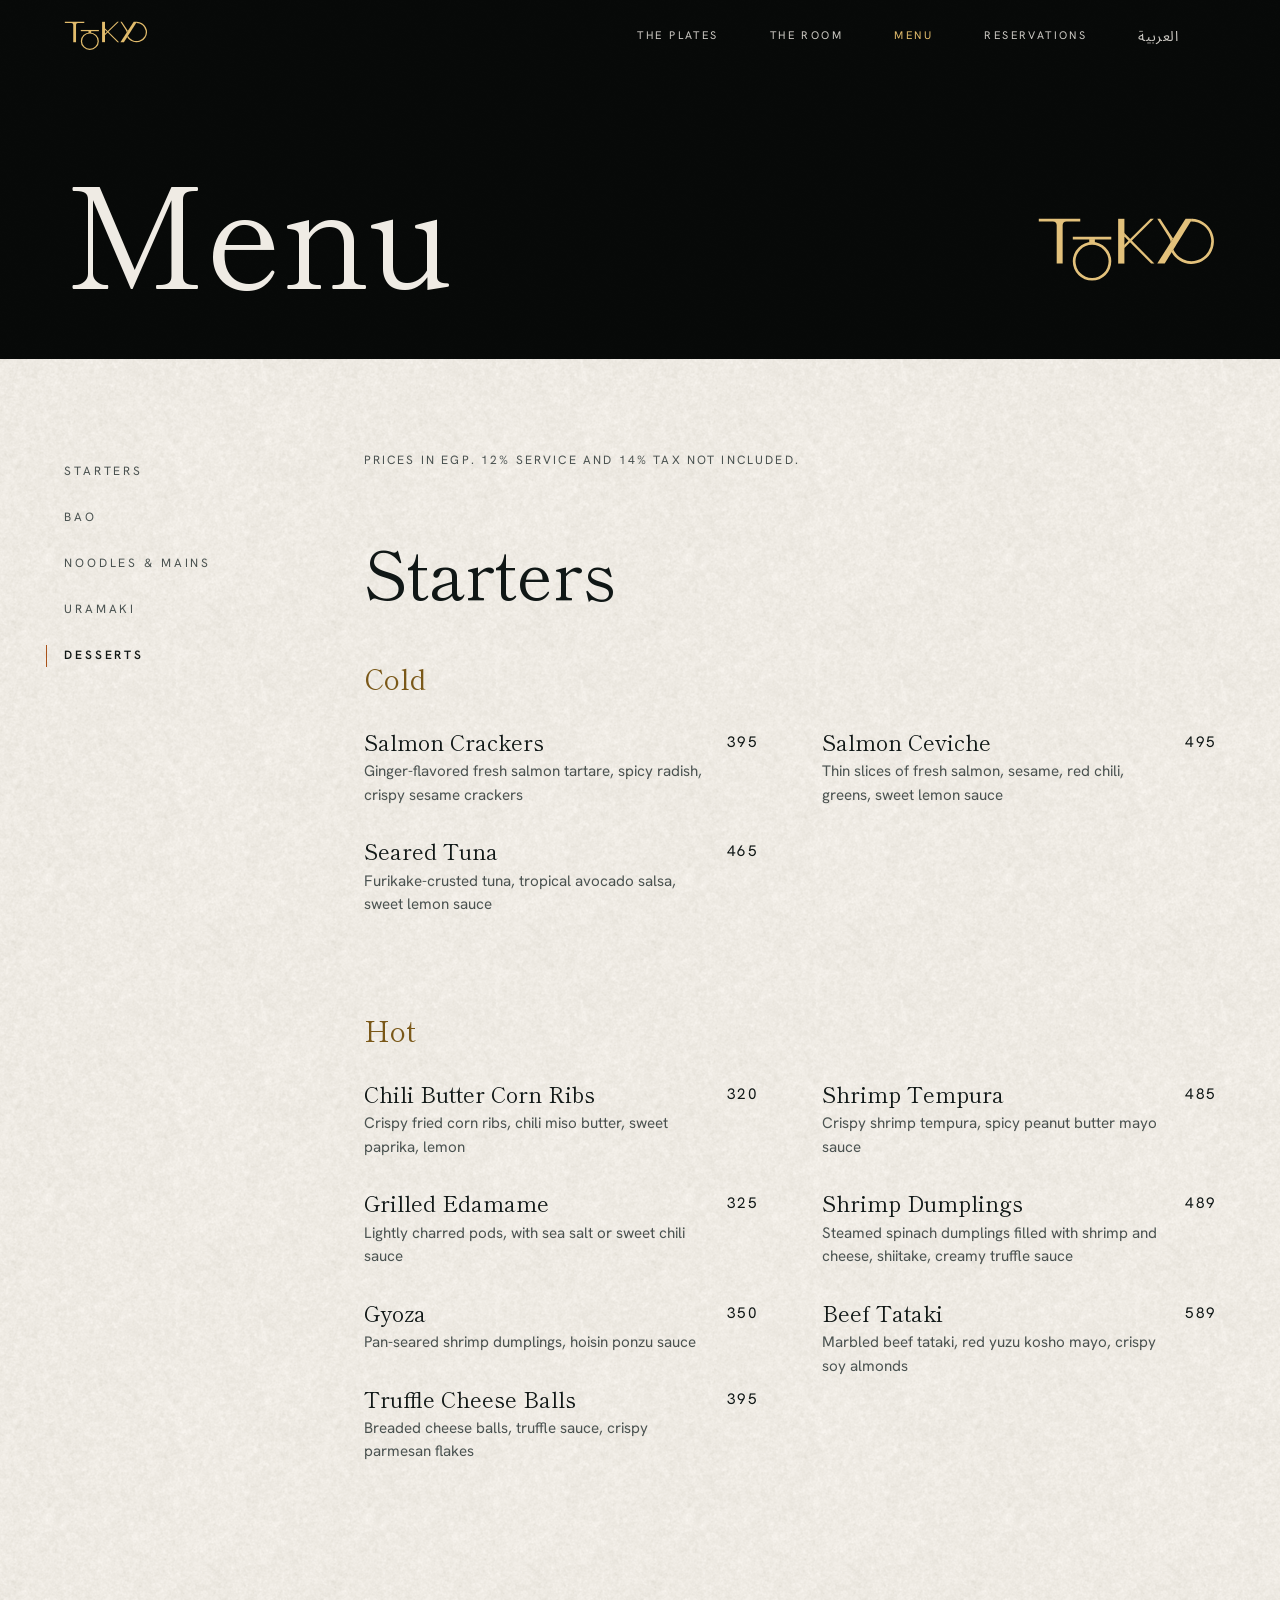
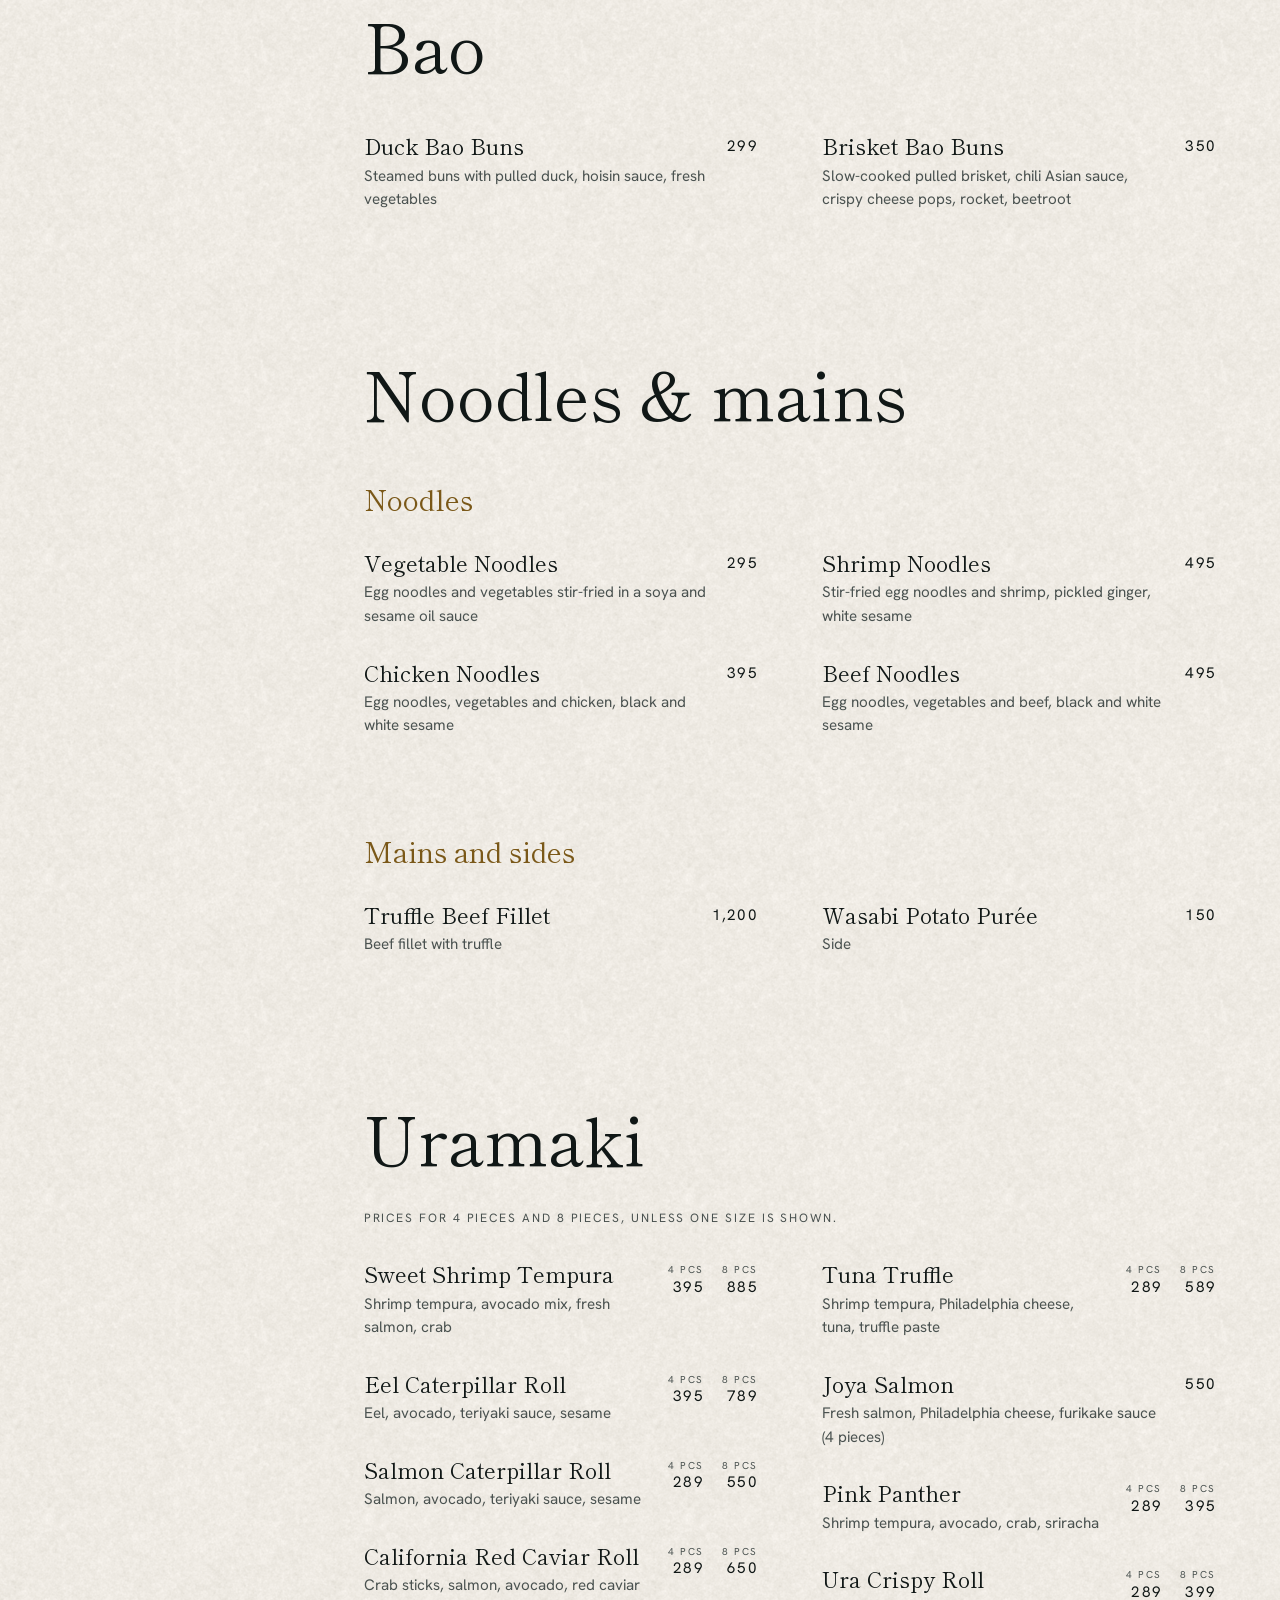
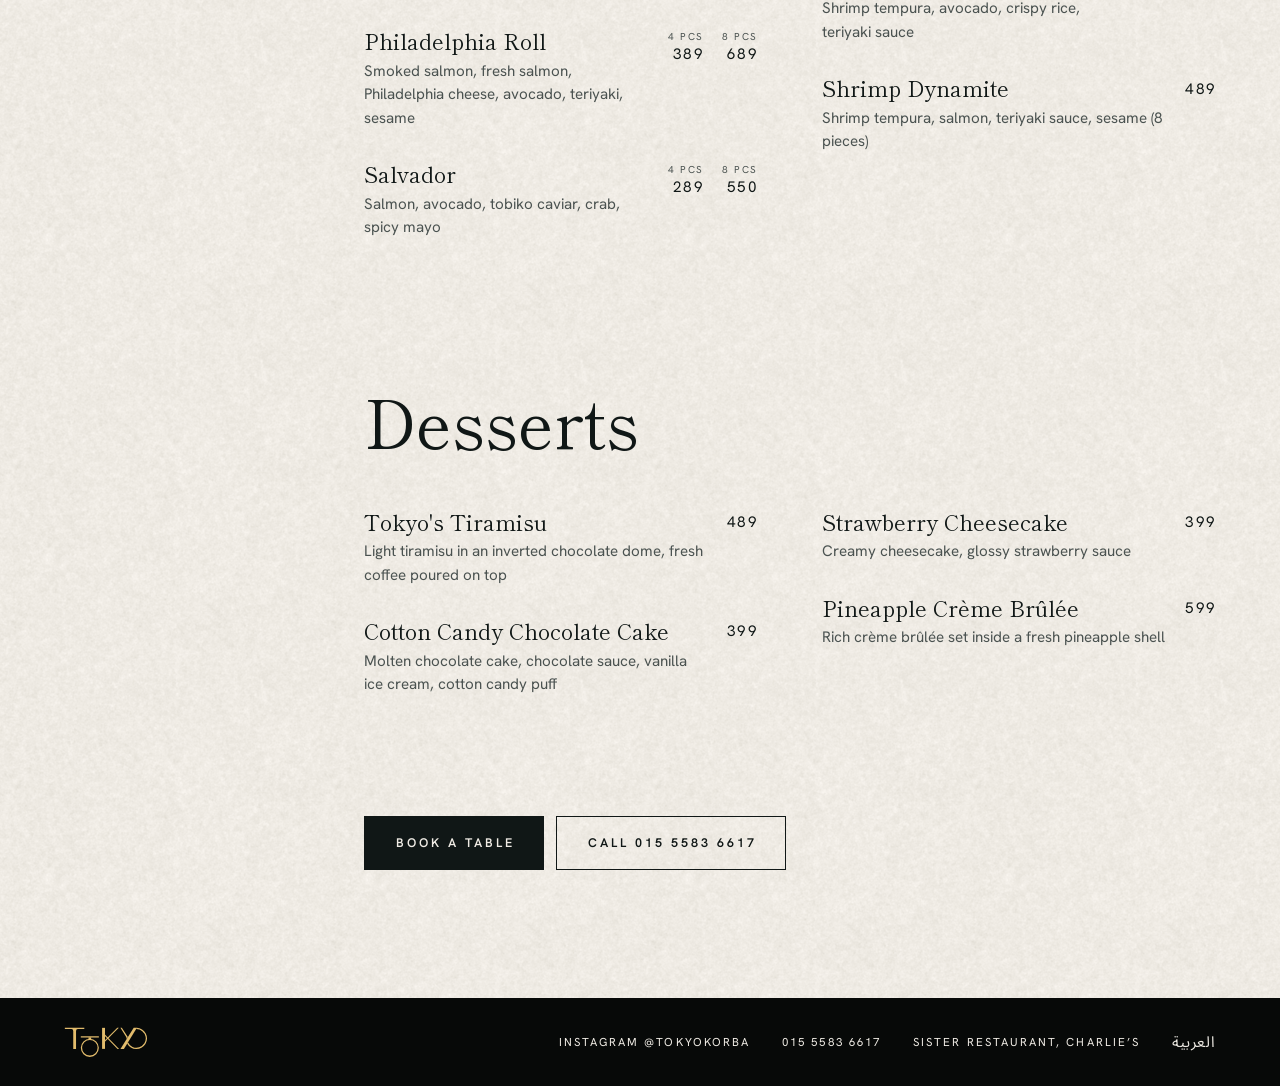
==== menu.html @ e49849a8 "Vector logo, arrows on the menu photograph Co-Authored-By: Claude Fable 5.2 <noreply@anthropic.com> " ====
<!doctype html>
<html lang="en">
<head>
<meta charset="utf-8">
<meta name="viewport" content="width=device-width, initial-scale=1, minimum-scale=1">
<title>Menu | Tokyo</title>
<meta name="description" content="The menu at Tokyo, Korba: starters, bao, noodles, uramaki and desserts, with prices in EGP.">
<meta name="theme-color" content="#070908">
<meta property="og:type" content="website">
<meta property="og:title" content="Menu | Tokyo">
<meta property="og:description" content="The menu at Tokyo, Korba: starters, bao, noodles, uramaki and desserts, with prices in EGP.">
<meta property="og:image" content="https://ahmedfakhr1.github.io/tokyo-preview/img/og.jpg">
<link rel="icon" type="image/png" href="img/icon.png">
<link rel="apple-touch-icon" href="img/apple-touch-icon.png">
<link rel="preload" href="fonts/hanken-grotesk-605034.woff2" as="font" type="font/woff2" crossorigin>
<link rel="preload" href="fonts/shippori-mincho-aade70.woff2" as="font" type="font/woff2" crossorigin>
<link rel="preload" href="fonts/shippori-mincho-f158ff.woff2" as="font" type="font/woff2" crossorigin>
<link rel="preload" href="fonts/noto-sans-arabic-ar.woff2" as="font" type="font/woff2" crossorigin>
<style>html.fl body{opacity:0}body{transition:opacity .25s ease}</style>
<script>(function(){var d=document.documentElement;d.classList.add("js","fl");var done=false;function go(){if(done)return;done=true;d.classList.remove("fl")}document.addEventListener("DOMContentLoaded",function(){if(!document.fonts||!document.fonts.load)return go();Promise.all([document.fonts.load('300 1em "Hanken Grotesk"'),document.fonts.load('600 1em "Hanken Grotesk"'),document.fonts.load('400 1em "Shippori Mincho"')]).then(go,go)});setTimeout(go,1200)})()</script>
<link rel="stylesheet" href="fonts.css?v=9">
<link rel="stylesheet" href="site.css?v=9">
<script src="app.js?v=9" defer></script>
</head>
<body data-open="810" data-close="60">
<a class="skip" href="#main">Skip to content</a>
<div class="js-sentinel" aria-hidden="true" style="position:absolute;top:0;left:0;width:1px;height:48px;pointer-events:none"></div>
<header class="hdr">
<a class="hdr__brand" href="index.html" aria-label="Tokyo, home"><img src="img/logo.svg" width="218" height="80" alt="Tokyo"></a>
<nav class="hdr__nav" aria-label="Main"><a href="index.html#plates">The plates</a><a href="index.html#room">The room</a><a href="menu.html" aria-current="page">Menu</a><a href="reserve.html#reservation">Reservations</a><button class="ar js-ar" type="button" lang="ar" aria-label="Arabic version">العربية</button></nav>
<a class="hdr__book" href="reserve.html#reservation">Book</a>
<button class="hdr__burger" type="button" aria-label="Open menu" aria-expanded="false" aria-controls="drawer"><i></i><i></i></button>
</header>
<div class="drawer" id="drawer" role="dialog" aria-label="Menu" inert>
<button class="drawer__x" type="button" aria-label="Close menu"></button>
<a href="index.html">Home</a><a href="index.html#plates">The plates</a><a href="index.html#room">The room</a><a href="menu.html" aria-current="page">Menu</a><a href="reserve.html#reservation">Reservations</a>
<button class="ar js-ar" type="button" lang="ar" aria-label="Arabic version">العربية</button>
<div class="drawer__fine"><a href="https://www.instagram.com/tokyokorba/" target="_blank" rel="noopener">Instagram @tokyokorba</a><a href="tel:+201555836617">015 5583 6617</a></div>
</div>
<main id="main">
<section class="mtitle">
<div class="wrap mtitle__in"><h1>Menu</h1><img class="mtitle__mark" src="img/logo.svg" width="600" height="221" alt="Tokyo"></div>
</section>

<div class="paper mbody">
<div class="wrap mbody__in">
<nav class="mnav" aria-label="Menu sections"><a href="#starters">Starters</a><a href="#bao">Bao</a><a href="#noodles">Noodles &amp; mains</a><a href="#uramaki">Uramaki</a><a href="#desserts">Desserts</a><i class="mnav__mark" aria-hidden="true"></i></nav>
<div class="mcol">
<p class="mnote rv">Prices in EGP. 12% service and 14% tax not included.</p>
<section class="msec" id="starters" aria-labelledby="h-starters"><h2 id="h-starters" class="rv">Starters</h2><div class="mgroup"><h3 class="mgroup__t rv">Cold</h3><ul class="mlist"><li class="mi"><span class="mi__n">Salmon Crackers</span><span class="mi__p">395</span><span class="mi__d">Ginger-flavored fresh salmon tartare, spicy radish, crispy sesame crackers</span></li><li class="mi"><span class="mi__n">Seared Tuna</span><span class="mi__p">465</span><span class="mi__d">Furikake-crusted tuna, tropical avocado salsa, sweet lemon sauce</span></li><li class="mi"><span class="mi__n">Salmon Ceviche</span><span class="mi__p">495</span><span class="mi__d">Thin slices of fresh salmon, sesame, red chili, greens, sweet lemon sauce</span></li></ul></div><div class="mgroup"><h3 class="mgroup__t rv">Hot</h3><ul class="mlist"><li class="mi"><span class="mi__n">Chili Butter Corn Ribs</span><span class="mi__p">320</span><span class="mi__d">Crispy fried corn ribs, chili miso butter, sweet paprika, lemon</span></li><li class="mi"><span class="mi__n">Grilled Edamame</span><span class="mi__p">325</span><span class="mi__d">Lightly charred pods, with sea salt or sweet chili sauce</span></li><li class="mi"><span class="mi__n">Gyoza</span><span class="mi__p">350</span><span class="mi__d">Pan-seared shrimp dumplings, hoisin ponzu sauce</span></li><li class="mi"><span class="mi__n">Truffle Cheese Balls</span><span class="mi__p">395</span><span class="mi__d">Breaded cheese balls, truffle sauce, crispy parmesan flakes</span></li><li class="mi"><span class="mi__n">Shrimp Tempura</span><span class="mi__p">485</span><span class="mi__d">Crispy shrimp tempura, spicy peanut butter mayo sauce</span></li><li class="mi"><span class="mi__n">Shrimp Dumplings</span><span class="mi__p">489</span><span class="mi__d">Steamed spinach dumplings filled with shrimp and cheese, shiitake, creamy truffle sauce</span></li><li class="mi"><span class="mi__n">Beef Tataki</span><span class="mi__p">589</span><span class="mi__d">Marbled beef tataki, red yuzu kosho mayo, crispy soy almonds</span></li></ul></div></section><section class="msec" id="bao" aria-labelledby="h-bao"><h2 id="h-bao" class="rv">Bao</h2><ul class="mlist"><li class="mi"><span class="mi__n">Duck Bao Buns</span><span class="mi__p">299</span><span class="mi__d">Steamed buns with pulled duck, hoisin sauce, fresh vegetables</span></li><li class="mi"><span class="mi__n">Brisket Bao Buns</span><span class="mi__p">350</span><span class="mi__d">Slow-cooked pulled brisket, chili Asian sauce, crispy cheese pops, rocket, beetroot</span></li></ul></section><section class="msec" id="noodles" aria-labelledby="h-noodles"><h2 id="h-noodles" class="rv">Noodles &amp; mains</h2><div class="mgroup"><h3 class="mgroup__t rv">Noodles</h3><ul class="mlist"><li class="mi"><span class="mi__n">Vegetable Noodles</span><span class="mi__p">295</span><span class="mi__d">Egg noodles and vegetables stir-fried in a soya and sesame oil sauce</span></li><li class="mi"><span class="mi__n">Chicken Noodles</span><span class="mi__p">395</span><span class="mi__d">Egg noodles, vegetables and chicken, black and white sesame</span></li><li class="mi"><span class="mi__n">Shrimp Noodles</span><span class="mi__p">495</span><span class="mi__d">Stir-fried egg noodles and shrimp, pickled ginger, white sesame</span></li><li class="mi"><span class="mi__n">Beef Noodles</span><span class="mi__p">495</span><span class="mi__d">Egg noodles, vegetables and beef, black and white sesame</span></li></ul></div><div class="mgroup"><h3 class="mgroup__t rv">Mains and sides</h3><ul class="mlist"><li class="mi"><span class="mi__n">Truffle Beef Fillet</span><span class="mi__p">1,200</span><span class="mi__d">Beef fillet with truffle</span></li><li class="mi"><span class="mi__n">Wasabi Potato Purée</span><span class="mi__p">150</span><span class="mi__d">Side</span></li></ul></div></section><section class="msec" id="uramaki" aria-labelledby="h-uramaki"><h2 id="h-uramaki" class="rv">Uramaki</h2><p class="msec__n">Prices for 4 pieces and 8 pieces, unless one size is shown.</p><ul class="mlist"><li class="mi"><span class="mi__n">Sweet Shrimp Tempura</span><span class="mi__p mi__p--two"><span><small>4 pcs</small>395</span><span><small>8 pcs</small>885</span></span><span class="mi__d">Shrimp tempura, avocado mix, fresh salmon, crab</span></li><li class="mi"><span class="mi__n">Eel Caterpillar Roll</span><span class="mi__p mi__p--two"><span><small>4 pcs</small>395</span><span><small>8 pcs</small>789</span></span><span class="mi__d">Eel, avocado, teriyaki sauce, sesame</span></li><li class="mi"><span class="mi__n">Salmon Caterpillar Roll</span><span class="mi__p mi__p--two"><span><small>4 pcs</small>289</span><span><small>8 pcs</small>550</span></span><span class="mi__d">Salmon, avocado, teriyaki sauce, sesame</span></li><li class="mi"><span class="mi__n">California Red Caviar Roll</span><span class="mi__p mi__p--two"><span><small>4 pcs</small>289</span><span><small>8 pcs</small>650</span></span><span class="mi__d">Crab sticks, salmon, avocado, red caviar</span></li><li class="mi"><span class="mi__n">Philadelphia Roll</span><span class="mi__p mi__p--two"><span><small>4 pcs</small>389</span><span><small>8 pcs</small>689</span></span><span class="mi__d">Smoked salmon, fresh salmon, Philadelphia cheese, avocado, teriyaki, sesame</span></li><li class="mi"><span class="mi__n">Salvador</span><span class="mi__p mi__p--two"><span><small>4 pcs</small>289</span><span><small>8 pcs</small>550</span></span><span class="mi__d">Salmon, avocado, tobiko caviar, crab, spicy mayo</span></li><li class="mi"><span class="mi__n">Tuna Truffle</span><span class="mi__p mi__p--two"><span><small>4 pcs</small>289</span><span><small>8 pcs</small>589</span></span><span class="mi__d">Shrimp tempura, Philadelphia cheese, tuna, truffle paste</span></li><li class="mi"><span class="mi__n">Joya Salmon</span><span class="mi__p">550</span><span class="mi__d">Fresh salmon, Philadelphia cheese, furikake sauce (4 pieces)</span></li><li class="mi"><span class="mi__n">Pink Panther</span><span class="mi__p mi__p--two"><span><small>4 pcs</small>289</span><span><small>8 pcs</small>395</span></span><span class="mi__d">Shrimp tempura, avocado, crab, sriracha</span></li><li class="mi"><span class="mi__n">Ura Crispy Roll</span><span class="mi__p mi__p--two"><span><small>4 pcs</small>289</span><span><small>8 pcs</small>399</span></span><span class="mi__d">Shrimp tempura, avocado, crispy rice, teriyaki sauce</span></li><li class="mi"><span class="mi__n">Shrimp Dynamite</span><span class="mi__p">489</span><span class="mi__d">Shrimp tempura, salmon, teriyaki sauce, sesame (8 pieces)</span></li></ul></section><section class="msec" id="desserts" aria-labelledby="h-desserts"><h2 id="h-desserts" class="rv">Desserts</h2><ul class="mlist"><li class="mi"><span class="mi__n">Tokyo&#x27;s Tiramisu</span><span class="mi__p">489</span><span class="mi__d">Light tiramisu in an inverted chocolate dome, fresh coffee poured on top</span></li><li class="mi"><span class="mi__n">Cotton Candy Chocolate Cake</span><span class="mi__p">399</span><span class="mi__d">Molten chocolate cake, chocolate sauce, vanilla ice cream, cotton candy puff</span></li><li class="mi"><span class="mi__n">Strawberry Cheesecake</span><span class="mi__p">399</span><span class="mi__d">Creamy cheesecake, glossy strawberry sauce</span></li><li class="mi"><span class="mi__n">Pineapple Crème Brûlée</span><span class="mi__p">599</span><span class="mi__d">Rich crème brûlée set inside a fresh pineapple shell</span></li></ul></section>
<div class="mcta rv"><a class="btn btn--solid" href="reserve.html#reservation">Book a table</a><a class="btn" href="tel:+201555836617">Call 015 5583 6617</a></div>
</div>
</div>
</div>
</main>
<footer class="ftr">
<div class="ftr__in">
<a class="ftr__brand" href="index.html" aria-label="Tokyo, home"><img src="img/logo.svg" width="218" height="80" alt="Tokyo" loading="lazy"></a>
<div class="ftr__m">
<a href="https://www.instagram.com/tokyokorba/" target="_blank" rel="noopener">Instagram @tokyokorba</a>
<a href="tel:+201555836617">015 5583 6617</a>
<a href="https://ahmedfakhr1.github.io/charlies-preview/" target="_blank" rel="noopener">Sister restaurant, Charlie&rsquo;s</a>
<button class="ar js-ar" type="button" lang="ar" aria-label="Arabic version">العربية</button>
</div>
</div>
</footer>
<div class="toast" role="status" aria-live="polite">Arabic version coming soon.</div>
</body>
</html>
---- fonts.css ----
@font-face {
  font-family: 'Hanken Grotesk';
  font-style: normal;
  font-weight: 300;
  font-display: block;
  src: url(fonts/hanken-grotesk-605034.woff2) format('woff2');
  unicode-range: U+0000-00FF, U+0131, U+0152-0153, U+02BB-02BC, U+02C6, U+02DA, U+02DC, U+0304, U+0308, U+0329, U+2000-206F, U+20AC, U+2122, U+2191, U+2193, U+2212, U+2215, U+FEFF, U+FFFD;
}
@font-face {
  font-family: 'Hanken Grotesk';
  font-style: normal;
  font-weight: 400;
  font-display: block;
  src: url(fonts/hanken-grotesk-605034.woff2) format('woff2');
  unicode-range: U+0000-00FF, U+0131, U+0152-0153, U+02BB-02BC, U+02C6, U+02DA, U+02DC, U+0304, U+0308, U+0329, U+2000-206F, U+20AC, U+2122, U+2191, U+2193, U+2212, U+2215, U+FEFF, U+FFFD;
}
@font-face {
  font-family: 'Hanken Grotesk';
  font-style: normal;
  font-weight: 600;
  font-display: block;
  src: url(fonts/hanken-grotesk-605034.woff2) format('woff2');
  unicode-range: U+0000-00FF, U+0131, U+0152-0153, U+02BB-02BC, U+02C6, U+02DA, U+02DC, U+0304, U+0308, U+0329, U+2000-206F, U+20AC, U+2122, U+2191, U+2193, U+2212, U+2215, U+FEFF, U+FFFD;
}
@font-face {
  font-family: 'Shippori Mincho';
  font-style: normal;
  font-weight: 400;
  font-display: block;
  src: url(fonts/shippori-mincho-aade70.woff2) format('woff2');
  unicode-range: U+0000-00FF, U+0131, U+0152-0153, U+02BB-02BC, U+02C6, U+02DA, U+02DC, U+0304, U+0308, U+0329, U+2000-206F, U+20AC, U+2122, U+2191, U+2193, U+2212, U+2215, U+FEFF, U+FFFD;
}
@font-face {
  font-family: 'Shippori Mincho';
  font-style: normal;
  font-weight: 500;
  font-display: block;
  src: url(fonts/shippori-mincho-f158ff.woff2) format('woff2');
  unicode-range: U+0000-00FF, U+0131, U+0152-0153, U+02BB-02BC, U+02C6, U+02DA, U+02DC, U+0304, U+0308, U+0329, U+2000-206F, U+20AC, U+2122, U+2191, U+2193, U+2212, U+2215, U+FEFF, U+FFFD;
}
@font-face {
  font-family: 'Noto Sans Arabic';
  font-style: normal;
  font-weight: 400;
  font-display: block;
  src: url(fonts/noto-sans-arabic-ar.woff2) format('woff2');
  unicode-range: U+0600-06FF;
}
---- site.css ----
/* Tokyo: night, gold, timber and rice paper. Hanken Grotesk in small tracked caps for labels, Shippori Mincho for names and titles. */
:root {
  --night: #070908;
  --timber: #0D1211;
  --panel: #151D1C;
  --gold: #D5A348;
  --gold-l: #E2BC6C;
  --gold-deep: #7A5818;
  --paper: #EFEBE4;
  --ink: #101716;
  --ink-2: #4A5250;
  --ember: #A9531A;
  --cream: #EFEBE4;
  --cream-2: #BDB9B0;
  --sans: 'Hanken Grotesk', 'Helvetica Neue', Arial, sans-serif;
  --serif: 'Shippori Mincho', 'Hiragino Mincho ProN', 'Yu Mincho', Georgia, serif;
  --hdr: 72px;
  --gut: clamp(20px, 5vw, 72px);
  --edge: max(var(--gut), calc((100vw - 1560px) / 2)); /* one left and right edge for every section, centred on very wide screens */
  --ease: cubic-bezier(.22, .61, .36, 1);
  --z-sticky: 20;
  --z-hdr: 50;
  --z-drawer: 60;
  --z-toast: 70;
}

*, *::before, *::after { box-sizing: border-box; }
html { -webkit-text-size-adjust: 100%; scroll-behavior: smooth; background: var(--night); }
body {
  margin: 0; min-width: 320px; background: var(--night); color: var(--cream);
  font: 400 16px/1.6 var(--sans); overflow-x: clip; -webkit-font-smoothing: antialiased;
}
img { display: block; max-width: 100%; height: auto; }
a { color: inherit; text-decoration: none; }
button { font: inherit; color: inherit; background: none; border: 0; padding: 0; cursor: pointer; }
h1, h2, h3, h4, p, ul, address { margin: 0; padding: 0; font-style: normal; }
ul { list-style: none; }
:focus-visible { outline: 2px solid currentColor; outline-offset: 5px; }
.sr { position: absolute; width: 1px; height: 1px; margin: -1px; padding: 0; overflow: hidden; clip: rect(0 0 0 0); white-space: nowrap; border: 0; }
.skip { position: absolute; left: 16px; top: -80px; z-index: 100; background: var(--gold); color: var(--night); padding: 12px 18px; font-weight: 600; letter-spacing: .1em; }
.skip:focus { top: 12px; }
html.fl body { opacity: 0; }
body { transition: opacity .25s ease; }
.wrap { width: calc(100% - 2 * var(--edge)); margin-inline: auto; }

/* ---------- shared type ---------- */
.label { font: 600 12px/1.5 var(--sans); letter-spacing: .32em; text-transform: uppercase; }
.label--gold { color: var(--gold-l); }
.title { font: 400 clamp(38px, 4.8vw, 72px)/1.1 var(--serif); letter-spacing: .005em; text-wrap: balance; }
.lede { font-size: 17px; line-height: 1.7; max-width: 30em; text-wrap: pretty; }
.paper { background: var(--paper) url(img/paper.webp) repeat; background-size: 320px 320px; color: var(--ink); }
.paper :focus-visible { outline-color: var(--ink); }
.link { display: inline-flex; align-items: center; min-height: 44px; font-size: 12.5px; font-weight: 600; letter-spacing: .24em; text-transform: uppercase; text-decoration: underline; text-decoration-thickness: 1px; text-underline-offset: 8px; text-decoration-color: currentColor; transition: color .3s var(--ease); }
.status { margin-top: 14px; font-size: 12px; letter-spacing: .2em; text-transform: uppercase; color: var(--cream-2); }
.status.is-open::before { content: ""; display: inline-block; width: 7px; height: 7px; margin-right: 10px; border-radius: 50%; background: var(--gold); vertical-align: 1px; }

/* ---------- header ---------- */
.hdr {
  position: fixed; inset: 0 0 auto 0; z-index: var(--z-hdr); height: var(--hdr);
  display: grid; grid-template-columns: auto 1fr auto auto; align-items: center; column-gap: 6px; padding-inline: var(--edge);
  background: transparent; transition: background-color .4s var(--ease);
}
.hdr.is-solid, .hdr--static, html:not(.js) .hdr { background: var(--night); }
.hdr__brand { grid-column: 1; visibility: hidden; opacity: 0; transition: opacity .4s var(--ease), visibility 0s .4s; padding: 8px 0; }
.hdr.is-solid .hdr__brand, .hdr--static .hdr__brand, html:not(.js) .hdr__brand { visibility: visible; opacity: 1; transition: opacity .4s var(--ease); }
.hdr__brand img { width: 84px; height: auto; }
.hdr__nav { grid-column: 2; justify-self: end; display: none; align-items: center; }
.hdr__nav a, .ar {
  display: inline-flex; align-items: center; min-height: 44px; padding: 0 clamp(14px, 2vw, 30px);
  font-size: 11px; font-weight: 400; letter-spacing: .22em; text-transform: uppercase; color: var(--cream); opacity: .85;
  transition: color .3s var(--ease), opacity .3s var(--ease);
}
.hdr__nav a[aria-current="page"] { opacity: 1; color: var(--gold-l); }
.ar { font-family: 'Hanken Grotesk', 'Noto Sans Arabic', sans-serif; letter-spacing: .04em; font-size: 14px; text-transform: none; }
.hdr__book {
  grid-column: 3; display: inline-flex; align-items: center; min-height: 48px; padding: 0 12px;
  font-size: 11px; font-weight: 600; letter-spacing: .24em; text-transform: uppercase; color: var(--gold-l);
}
.hdr__burger { grid-column: 4; width: 48px; height: 48px; margin-right: -12px; display: grid; place-content: center; gap: 7px; }
.hdr__burger i { display: block; width: 24px; height: 1px; background: var(--cream); }
@media (hover: hover) and (pointer: fine) {
  .hdr__nav a:hover, .ar:hover, .hdr__book:hover { color: var(--gold-l); opacity: 1; }
}
@media (min-width: 1024px) {
  .hdr__nav { display: flex; }
  .hdr__book, .hdr__burger { display: none; }
}

.drawer {
  position: fixed; inset: 0; z-index: var(--z-drawer); background: var(--night); display: flex; flex-direction: column; align-items: flex-start; justify-content: center;
  gap: 2px; padding: 80px var(--gut) 40px; visibility: hidden; opacity: 0; transition: opacity .4s var(--ease), visibility 0s .4s; overflow-y: auto;
}
.drawer.is-open { visibility: visible; opacity: 1; transition: opacity .4s var(--ease); }
.drawer a, .drawer .ar { min-height: 56px; padding: 0; display: flex; align-items: center; font: 400 clamp(30px, 8vw, 44px)/1.2 var(--serif); letter-spacing: 0; text-transform: none; opacity: 1; }
.drawer .ar { font: 400 22px/1.2 'Hanken Grotesk', 'Noto Sans Arabic', sans-serif; margin-top: 14px; color: var(--cream-2); }
.drawer__x { position: absolute; top: 12px; right: calc(var(--gut) - 12px); width: 48px; height: 48px; }
.drawer__x::before, .drawer__x::after { content: ""; position: absolute; left: 12px; top: 23px; width: 24px; height: 1px; background: var(--cream); transform: rotate(45deg); }
.drawer__x::after { transform: rotate(-45deg); }
.drawer__fine { margin-top: 30px; display: flex; flex-direction: column; align-items: flex-start; gap: 0; }
.drawer .drawer__fine a { min-height: 44px; font: 400 12px/1.4 var(--sans); letter-spacing: .2em; text-transform: uppercase; color: var(--cream-2); }

/* ---------- hero: a black column for the logo, the ice bowl bleeding off the right edge ---------- */
.hero { position: relative; height: 100vh; height: 100svh; min-height: 620px; max-height: 1300px; background: var(--night); overflow: hidden; isolation: isolate; display: grid; grid-template-columns: minmax(0, 42%) 1fr; }
.hero__frame { position: absolute; inset: 0; }
.hero__photo {
  position: absolute; top: -16%; right: -5vw; height: 124%; aspect-ratio: 1540 / 1600;
  -webkit-mask-image: linear-gradient(to bottom, #000 0, #000 68%, transparent 93%);
  mask-image: linear-gradient(to bottom, #000 0, #000 68%, transparent 93%);
  opacity: 0; animation: fadein 2.4s .1s var(--ease) forwards;
}
.hero__img { width: 100%; height: 100%; object-fit: cover; transform-origin: 52% 64%; animation: drift 22s ease-in-out infinite alternate; }
.hero__copy { position: relative; z-index: 2; grid-column: 1; align-self: center; padding: var(--hdr) 0 0 var(--edge); }
.hero__logo { width: clamp(240px, 27vw, 410px); opacity: 0; animation: rise 1.8s .5s var(--ease) forwards; }
.hero__logo img { width: 100%; height: auto; }
.hero__line { margin-top: clamp(22px, 2.6vw, 34px); font: 400 clamp(22px, 2.2vw, 32px)/1.4 var(--serif); letter-spacing: .01em; color: var(--cream); opacity: 0; animation: rise 1.8s .9s var(--ease) forwards; }
.hero__book { margin-top: clamp(14px, 2vw, 26px); color: var(--gold-l); opacity: 0; animation: rise 1.6s 1.3s var(--ease) forwards; }
@media (hover: hover) and (pointer: fine) { .hero__book:hover { color: var(--cream); } .paper .link:hover { color: var(--ember); } }
@keyframes fadein { to { opacity: 1; } }
@keyframes rise { from { opacity: 0; transform: translateY(12px); } to { opacity: 1; transform: none; } }
@keyframes drift { from { transform: scale(1); } to { transform: scale(1.045); } }
@media (max-width: 899.98px) {
  .hero { height: auto; min-height: 100svh; max-height: none; display: flex; flex-direction: column; }
  .hero__frame { position: relative; inset: auto; flex: none; height: 64svh; min-height: 360px; overflow: hidden;
    -webkit-mask-image: linear-gradient(to bottom, #000 0, #000 76%, transparent 100%); mask-image: linear-gradient(to bottom, #000 0, #000 76%, transparent 100%); }
  .hero__photo { top: -12%; right: auto; left: 50%; height: 132%; transform: translateX(-47%); -webkit-mask-image: none; mask-image: none; }
  .hero__copy { padding: 0 var(--gut) clamp(48px, 9svh, 80px); }
  .hero__logo { width: min(64%, 300px); }
}

/* ---------- the plates ---------- */
.plates { background: var(--timber); padding: clamp(88px, 11vw, 168px) 0 clamp(88px, 11vw, 160px); scroll-margin-top: 0; }
.plates__head { display: flex; align-items: flex-end; justify-content: space-between; gap: 24px; padding-inline: var(--edge); margin-bottom: clamp(32px, 4.4vw, 64px); }
.plates__head .lede { margin-top: 18px; color: var(--cream-2); }
.arrows { display: none; gap: 10px; }
.arrows.is-off { display: none !important; }
.arrow { width: 52px; height: 52px; border: 1px solid var(--cream-2); border-radius: 50%; display: grid; place-items: center; transition: border-color .3s var(--ease), opacity .3s var(--ease); }
.arrow::before { content: ""; width: 11px; height: 11px; border-top: 1px solid var(--cream); border-right: 1px solid var(--cream); transform: translateX(-2px) rotate(45deg); }
.arrow--prev::before { transform: translateX(2px) rotate(-135deg); }
.arrow[aria-disabled="true"] { opacity: .3; cursor: default; }
@media (hover: hover) and (pointer: fine) and (min-width: 900px) { .arrows { display: flex; } .arrow:not([aria-disabled="true"]):hover { border-color: var(--gold-l); } }
.plates__track {
  display: flex; gap: clamp(14px, 1.8vw, 28px); overflow-x: auto; scroll-snap-type: x mandatory; padding: 0 var(--edge); scroll-padding-inline: var(--edge);
  scrollbar-width: none; -webkit-overflow-scrolling: touch; overscroll-behavior-x: contain;
}
.plates__track::-webkit-scrollbar { display: none; }
.plate { flex: 0 0 clamp(250px, 28vw, 420px); scroll-snap-align: start; }
.plate__img { aspect-ratio: 0.74; overflow: hidden; background: var(--panel); }
.plate__img img { width: 100%; height: 100%; object-fit: cover; transition: transform 1.6s var(--ease); }
@media (hover: hover) and (pointer: fine) { .plate:hover .plate__img img { transform: scale(1.035); } }
.plate__n { margin-top: 22px; font: 400 clamp(24px, 2.2vw, 30px)/1.25 var(--serif); }
.plate__d { margin-top: 8px; max-width: 24em; font-size: 16px; line-height: 1.6; color: var(--cream-2); }

/* ---------- the room ---------- */
.room { position: relative; height: clamp(560px, 100svh, 1000px); overflow: hidden; background: var(--night); isolation: isolate; }
.room img { position: absolute; inset: 0; width: 100%; height: 100%; object-fit: cover; object-position: 50% 58%; }
.room__tint { position: absolute; inset: 0; z-index: 1; background: linear-gradient(to top, rgba(7, 9, 8, .78) 0, rgba(7, 9, 8, .12) 46%, rgba(7, 9, 8, .12) 100%); }
.room__cap { position: absolute; z-index: 2; left: var(--edge); right: var(--edge); bottom: clamp(36px, 6vw, 84px); max-width: 560px; }
.room__cap .title { font-size: clamp(30px, 3.4vw, 50px); line-height: 1.18; }
.room__cap .status { margin-top: 16px; color: var(--cream); }

/* ---------- menu index and three ways, on paper ---------- */
.sec-paper { padding: clamp(88px, 11vw, 170px) 0; }
.mindex { display: grid; grid-template-columns: minmax(0, 1fr) minmax(0, .78fr); gap: clamp(40px, 8vw, 140px); align-items: center; }
.mindex .label { color: var(--ink-2); margin-bottom: clamp(18px, 2.4vw, 32px); }
.mindex__list a { display: flex; align-items: center; min-height: 52px; padding: 2px 0; font: 400 clamp(34px, 4.7vw, 70px)/1.16 var(--serif); letter-spacing: .005em; transition: color .4s var(--ease), opacity .4s var(--ease); }
.mindex__list a:focus-visible { outline-offset: 0; }
.mindex__more { margin-top: clamp(20px, 2.6vw, 36px); color: var(--ink); }
.mindex__photo { position: relative; aspect-ratio: 4 / 5; overflow: hidden; background: var(--panel); }
.mindex__photo img { position: absolute; inset: 0; width: 100%; height: 100%; object-fit: cover; opacity: 0; transition: opacity .9s var(--ease); }
.mindex__photo img.is-on { opacity: 1; }
.mindex__list a.is-on { color: var(--gold-deep); }
@media (hover: hover) and (pointer: fine) {
  .mindex__list:hover a:not(.is-on), .mindex__list:focus-within a:not(.is-on) { opacity: .55; }
}
@media (hover: none) { .mindex__photo img:not(:first-child) { display: none; } .mindex__list a.is-on { color: inherit; } }
.ways { display: grid; grid-template-columns: repeat(3, minmax(0, 1fr)); gap: clamp(32px, 6vw, 100px); margin-top: clamp(88px, 11vw, 160px); }
.way:nth-of-type(2) { margin-top: 40px; }
.way:nth-of-type(3) { margin-top: 80px; }
.way h3 { font: 400 clamp(28px, 2.8vw, 40px)/1.2 var(--serif); margin-bottom: 14px; }
.way p { font-size: 16px; line-height: 1.65; color: var(--ink-2); max-width: 24em; }
.way .link { margin-top: 10px; color: var(--ink); }
@media (max-width: 899.98px) {
  .mindex { grid-template-columns: 1fr; gap: 32px; }
  .mindex__photo { order: -1; aspect-ratio: 4 / 3.2; }
  .ways { grid-template-columns: 1fr; gap: 40px; margin-top: 72px; }
  .way:nth-of-type(n) { margin-top: 0; }
}

/* ---------- find us + book a table ---------- */
.book { background: var(--night); padding: clamp(88px, 11vw, 168px) 0; }
.book__in { display: grid; grid-template-columns: minmax(0, .9fr) minmax(0, 1.1fr); gap: clamp(40px, 8vw, 130px); align-items: start; }
.find .label { margin-bottom: clamp(22px, 2.6vw, 34px); }
.find__addr { display: inline-block; font: 400 clamp(24px, 2.4vw, 32px)/1.4 var(--serif); text-decoration: underline; text-decoration-thickness: 1px; text-underline-offset: 8px; text-decoration-color: var(--gold); transition: color .3s var(--ease); }
.find__lines { margin-top: clamp(22px, 2.6vw, 34px); display: flex; flex-direction: column; align-items: flex-start; }
.find__lines p { font-size: 16px; line-height: 1.6; color: var(--cream); }
.find__lines .status { margin-top: 2px; margin-bottom: 14px; }
.find__lines a { display: inline-flex; align-items: center; min-height: 44px; font-size: 16px; color: var(--cream); text-decoration: underline; text-decoration-thickness: 1px; text-underline-offset: 6px; text-decoration-color: var(--cream-2); transition: color .3s var(--ease); }
@media (hover: hover) and (pointer: fine) { .find__addr:hover, .find__lines a:hover { color: var(--gold-l); } }
.bookcol { scroll-margin-top: 96px; }
.bookcol > .title { margin-bottom: clamp(22px, 2.6vw, 36px); }
.resv { padding: clamp(26px, 3.2vw, 52px); }
.resv__fallback .lede { color: var(--ink); max-width: 26em; }
.resv__btns { display: flex; flex-wrap: wrap; gap: 12px; margin-top: 28px; }
.btn {
  display: inline-flex; align-items: center; justify-content: center; min-height: 54px; min-width: 180px; padding: 0 28px 0 calc(28px + .24em);
  font-size: 12.5px; font-weight: 600; letter-spacing: .24em; text-transform: uppercase; border: 1px solid var(--ink); color: var(--ink);
  transition: background-color .3s var(--ease), color .3s var(--ease), border-color .3s var(--ease);
}
.btn--solid { background: var(--ink); color: var(--paper); }
.btn:active { transform: scale(.98); }
@media (hover: hover) and (pointer: fine) {
  .btn:hover { background: var(--ink); color: var(--paper); }
  .btn--solid:hover { background: var(--ember); border-color: var(--ember); color: var(--paper); }
}
.resv__embed { display: none; }
.resv.has-form { padding: 0; overflow: hidden; }
.resv.has-form .resv__embed { display: block; }
.resv.has-form .resv__fallback { display: none; }
.resv__frame { display: block; width: 100%; min-height: 780px; height: 780px; border: 0; background: transparent; }
.resv__embed > :not(iframe) { max-width: 100%; }
.resv__alt { display: none; padding: 6px 20px 18px; font-size: 11.5px; letter-spacing: .2em; text-transform: uppercase; color: var(--ink-2); }
.resv.has-form .resv__alt { display: block; }
.resv__alt a { display: inline-flex; align-items: center; min-height: 44px; padding: 0 16px 0 0; text-decoration: underline; text-underline-offset: 5px; color: var(--ink); }
@media (max-width: 899.98px) {
  .book__in { grid-template-columns: 1fr; gap: 56px; }
  .resv__frame { min-height: 840px; height: 840px; }
  .btn { width: 100%; max-width: 360px; }
}

/* ---------- footer: one slim row ---------- */
.ftr { background: var(--timber); padding: 22px 0; }
.ftr__in { width: calc(100% - 2 * var(--edge)); margin-inline: auto; display: flex; flex-wrap: wrap; align-items: center; justify-content: space-between; gap: 6px 36px; font-size: 11.5px; letter-spacing: .18em; text-transform: uppercase; color: var(--cream-2); }
.ftr__brand { display: inline-flex; align-items: center; min-height: 48px; }
.ftr__brand img { width: 84px; height: auto; }
.ftr__m { display: flex; flex-wrap: wrap; align-items: center; gap: 0 32px; }
.ftr a, .ftr .ar { display: inline-flex; align-items: center; min-height: 44px; color: var(--cream); opacity: 1; padding: 0; }
.ftr .ar { font-size: 15px; min-width: 44px; }
@media (hover: hover) and (pointer: fine) { .ftr a:hover, .ftr .ar:hover { color: var(--gold-l); } }
@media (max-width: 899.98px) {
  .ftr { padding: 32px 0 36px; }
  .ftr__in { flex-direction: column; align-items: flex-start; gap: 6px; }
  .ftr__m { flex-direction: column; align-items: flex-start; gap: 0; }
}

/* ---------- menu page ---------- */
.mtitle { background: var(--night); padding: calc(var(--hdr) + clamp(40px, 7vw, 100px)) 0 clamp(40px, 5vw, 76px); }
.mtitle__in { display: flex; align-items: flex-end; justify-content: space-between; gap: 16px 24px; }
.mtitle h1 { font: 400 clamp(54px, 11vw, 168px)/.95 var(--serif); letter-spacing: -.005em; }
.mtitle__mark { width: clamp(84px, 14vw, 220px); max-width: 38%; height: auto; margin-bottom: clamp(6px, 1vw, 16px); }
.mbody { padding: clamp(56px, 7vw, 104px) 0 clamp(88px, 10vw, 150px); }
.mbody__in { display: grid; grid-template-columns: 210px minmax(0, 1fr); gap: clamp(40px, 7vw, 112px); align-items: start; }
.mnav { position: sticky; top: calc(var(--hdr) + 28px); display: flex; flex-direction: column; align-self: start; }
.mnav a { display: flex; align-items: center; min-height: 46px; font-size: 12px; letter-spacing: .24em; text-transform: uppercase; color: var(--ink-2); transition: color .3s var(--ease); }
.mnav a[aria-current="true"] { color: var(--ink); font-weight: 600; }
@media (hover: hover) and (pointer: fine) { .mnav a:hover { color: var(--ember); } .mnav a[aria-current="true"]:hover { color: var(--ink); } }
.mnote { font-size: 12px; letter-spacing: .18em; text-transform: uppercase; color: var(--ink-2); line-height: 1.9; margin-bottom: clamp(36px, 5vw, 64px); }
.msec { scroll-margin-top: calc(var(--hdr) + 24px); }
.msec + .msec { margin-top: clamp(72px, 9vw, 128px); }
.msec h2 { font: 400 clamp(42px, 5.2vw, 76px)/1.08 var(--serif); margin-bottom: clamp(28px, 4vw, 52px); }
.mgroup + .mgroup { margin-top: clamp(40px, 5vw, 64px); }
.mgroup__t { font: 400 clamp(22px, 2.2vw, 28px)/1.4 var(--serif); color: var(--gold-deep); margin-bottom: clamp(20px, 2.6vw, 30px); }
.msec__n { font-size: 12px; letter-spacing: .16em; text-transform: uppercase; color: var(--ink-2); margin: -16px 0 clamp(20px, 2.6vw, 32px); }
.mlist { columns: 2; column-gap: clamp(36px, 5vw, 72px); }
.mi { break-inside: avoid; padding: 0 0 clamp(22px, 2.4vw, 30px); font-size: 16px; display: grid; grid-template-columns: minmax(0, 1fr) auto; column-gap: 20px; align-items: start; }
.mi__n { grid-column: 1; grid-row: 1; font: 400 clamp(20px, 1.7vw, 23px)/1.3 var(--serif); }
.mi__p { grid-column: 2; grid-row: 1 / span 2; font-size: .95em; font-weight: 400; letter-spacing: .08em; font-variant-numeric: tabular-nums; line-height: 1.5; padding-top: .2em; }
.mi__p--two { display: flex; gap: 18px; }
.mi__p--two span { display: flex; flex-direction: column; align-items: flex-end; line-height: 1.35; }
.mi__p--two small { font-size: .66em; letter-spacing: .16em; text-transform: uppercase; color: var(--ink-2); }
.mi__d { grid-column: 1; grid-row: 2; display: block; margin-top: 4px; max-width: 34em; color: var(--ink-2); font-size: .95em; line-height: 1.55; }
.mcta { margin-top: clamp(56px, 7vw, 96px); display: flex; flex-wrap: wrap; gap: 12px; }
@media (max-width: 1099.98px) { .mlist { columns: 1; } }
@media (max-width: 899.98px) {
  .mbody__in { display: block; }
  .mnav {
    position: sticky; top: var(--hdr); z-index: var(--z-sticky); flex-direction: row; gap: 4px; overflow-x: auto; scrollbar-width: none; margin: 0 calc(-1 * var(--gut)) 36px; padding: 0 var(--gut);
    background: var(--paper) url(img/paper.webp) repeat; background-size: 320px 320px;
  }
  .mnav::-webkit-scrollbar { display: none; }
  .mnav a { flex: none; padding: 0 14px 0 0; min-height: 52px; }
  .msec { scroll-margin-top: calc(var(--hdr) + 64px); }
}

/* ---------- reservations page ---------- */
.rpage { display: grid; grid-template-columns: clamp(140px, 16vw, 260px) minmax(0, 1fr); min-height: 100svh; padding-top: var(--hdr); background: var(--night); }
.rpage__strip { position: relative; background: var(--panel); }
.rpage__strip img { position: absolute; inset: 0; width: 100%; height: 100%; object-fit: cover; object-position: 36% 50%; }
.rpage .book { display: flex; align-items: center; padding: clamp(48px, 6vw, 96px) 0 clamp(72px, 9vw, 130px); }
@media (max-width: 899.98px) {
  .rpage { display: block; }
  .rpage__strip { display: none; }
  .rpage .book { padding-top: 56px; display: block; }
  .rpage .book__in { display: flex; flex-direction: column; }
  .rpage .bookcol { order: -1; }
}

/* ---------- toast ---------- */
.toast {
  position: fixed; left: 50%; bottom: 28px; z-index: var(--z-toast); transform: translate(-50%, 16px); opacity: 0; pointer-events: none;
  background: var(--cream); color: var(--ink); padding: 14px 24px; font-size: 12.5px; font-weight: 600; letter-spacing: .14em; text-transform: uppercase; white-space: nowrap;
  transition: opacity .35s var(--ease), transform .35s var(--ease);
}
.toast.is-on { opacity: 1; transform: translate(-50%, 0); }
@media (max-width: 420px) { .toast { white-space: normal; text-align: center; width: calc(100% - 40px); } }

/* ---------- reveal (text blocks only, never inside the scroller or the photo frames) ---------- */
html.js .rv { opacity: 0; transform: translateY(18px); transition: opacity 1s var(--ease), transform 1s var(--ease); transition-delay: var(--d, 0s); }
html.js .rv.in { opacity: 1; transform: none; }

/* ---------- reduced motion ---------- */
@media (prefers-reduced-motion: reduce) {
  html { scroll-behavior: auto; }
  *, *::before, *::after { animation-duration: .001ms !important; animation-delay: 0s !important; animation-iteration-count: 1 !important; transition-duration: .001ms !important; transition-delay: 0s !important; scroll-behavior: auto !important; }
  .hero__photo, .hero__logo, .hero__line, .hero__book { opacity: 1; }
  html.js .rv { opacity: 1; transform: none; }
}

/* ---------- booking space ---------- */
.resv__soon { min-height: clamp(380px, 46vw, 520px); display: flex; flex-direction: column; align-items: center; justify-content: center; text-align: center; gap: 18px; border: 1px solid rgba(16, 23, 22, .16); padding: 32px 20px; }
.resv__soon-t { font: 400 clamp(24px, 2.4vw, 32px)/1.3 var(--serif); color: var(--ink); }
.resv__call { display: inline-flex; align-items: center; min-height: 44px; font-size: 11.5px; letter-spacing: .22em; text-transform: uppercase; color: var(--ink-2); text-decoration: underline; text-underline-offset: 6px; }
.resv.has-form .resv__soon { display: none; }
.resv__alt { display: none; }
.resv.has-form + .resv__alt { display: block; padding: 10px 0 0; color: var(--cream-2); }
.resv.has-form + .resv__alt a { color: var(--cream); }

/* ---------- motion ---------- */
.plates__progress { margin: clamp(26px, 3vw, 44px) var(--edge) 0; height: 1px; background: rgba(239, 235, 228, .16); overflow: hidden; }
.plates__progress i { display: block; height: 100%; width: 100%; background: var(--gold-l); transform-origin: 0 50%; transform: scaleX(var(--p, .25)); }
html.js .plates:not(.is-in) .plate { opacity: 0; transform: translateX(72px); }
html.js .plates .plate { transition: opacity 1.2s var(--ease), transform 1.4s var(--ease); transition-delay: calc(var(--i, 0) * 140ms); }
.plates__track.is-drag { cursor: grabbing; scroll-snap-type: none; scroll-behavior: auto; user-select: none; }
@media (hover: hover) and (pointer: fine) { .plates__track { cursor: grab; } }
html.js .mindex__photo, html.js .room img { opacity: 0; transition: opacity 1.6s var(--ease); }
html.js .mindex__photo.in, html.js .room.in img { opacity: 1; }
@media (hover: hover) and (pointer: fine) { .room img { top: -6%; height: 112%; will-change: transform; } }
.mindex__list a.is-on { color: var(--ember); }
.mnav__mark { position: absolute; left: -18px; top: 0; width: 1px; height: 22px; background: var(--ember); transform: translateY(var(--y, 12px)); transition: transform .6s var(--ease), width .6s var(--ease); pointer-events: none; }
@media (max-width: 899.98px) { .mnav__mark { left: 0; top: auto; bottom: 8px; height: 1px; width: var(--w, 40px); transform: translateX(var(--x, 0)); } }
@media (prefers-reduced-motion: reduce) {
  html.js .plates:not(.is-in) .plate { opacity: 1; transform: none; }
  html.js .mindex__photo, html.js .room img { opacity: 1; }
}
.room { scroll-margin-top: var(--hdr); }

/* ---------- one continuous dark, soft texture ---------- */
.way:nth-of-type(n) { margin-top: 0; }
.hero, .plates, .room, .book, .ftr, .mtitle, .rpage { position: relative; }
.plates { background: linear-gradient(to bottom, var(--night) 0, var(--timber) clamp(160px, 22vw, 320px), var(--timber) calc(100% - clamp(160px, 22vw, 320px)), var(--night) 100%); }
.ftr { background: var(--night); }
.hero::after, .plates::after, .book::after, .ftr::after, .mtitle::after, .rpage::after {
  content: ""; position: absolute; inset: 0; z-index: 0; pointer-events: none; background: url(img/grain.webp) repeat; background-size: 80px 80px; opacity: .32; mix-blend-mode: overlay;
}
.plates > *, .book > *, .ftr > *, .mtitle > *, .rpage > * { position: relative; z-index: 1; }
.room__tint { background: linear-gradient(to bottom, var(--night) 0, rgba(7, 9, 8, .1) 22%, rgba(7, 9, 8, .1) 70%, rgba(7, 9, 8, .55) 100%); }
.sec-paper { position: relative; }
.sec-paper::after { content: ""; position: absolute; left: 0; right: 0; bottom: 0; height: clamp(90px, 12vw, 180px); pointer-events: none; background: linear-gradient(to bottom, rgba(7, 9, 8, 0), rgba(7, 9, 8, .22)); }

/* ---------- one tone for the photos, more air ---------- */
main img { filter: saturate(.86) contrast(1.04) sepia(.06); }
.hero__img { filter: none; }
.ways { margin-top: clamp(120px, 14vw, 210px); padding-bottom: clamp(24px, 4vw, 60px); }
.way h3 { font-size: clamp(34px, 3.6vw, 54px); margin-bottom: 18px; }
.way .link { margin-top: 18px; }

/* the plates entrance: short, and gone the moment the strip is touched */
html.js .plates:not(.is-in) .plate { transform: translateX(28px); }
html.js .plates .plate { transition: opacity .9s var(--ease), transform .9s var(--ease); transition-delay: calc(var(--i, 0) * 70ms); }
html.js .plates.is-calm .plate { transition: none; opacity: 1; transform: none; }

/* ---------- menu index: arrows on the photograph step through the sections ---------- */
@media (hover: none) { .mindex__photo img:not(:first-child) { display: block; } .mindex__list a.is-on { color: var(--ember); } }
.mindex__arrow { position: absolute; top: 50%; z-index: 2; width: 48px; height: 48px; margin-top: -24px; display: grid; place-items: center; padding: 0; border: 1px solid rgba(255, 255, 255, .34); border-radius: 50%; background: rgba(10, 10, 10, .34); color: #fff; cursor: pointer; -webkit-backdrop-filter: blur(6px); backdrop-filter: blur(6px); transition: background .4s var(--ease), border-color .4s var(--ease), transform .4s var(--ease); -webkit-tap-highlight-color: transparent; }
.mindex__arrow--prev { left: 14px; }
.mindex__arrow--next { right: 14px; }
.mindex__arrow:hover { background: rgba(10, 10, 10, .6); border-color: rgba(255, 255, 255, .7); }
.mindex__arrow:active { transform: scale(.94); }
.mindex__arrow:focus-visible { outline: 2px solid #fff; outline-offset: 3px; }
html:not(.js) .mindex__arrow { display: none; }
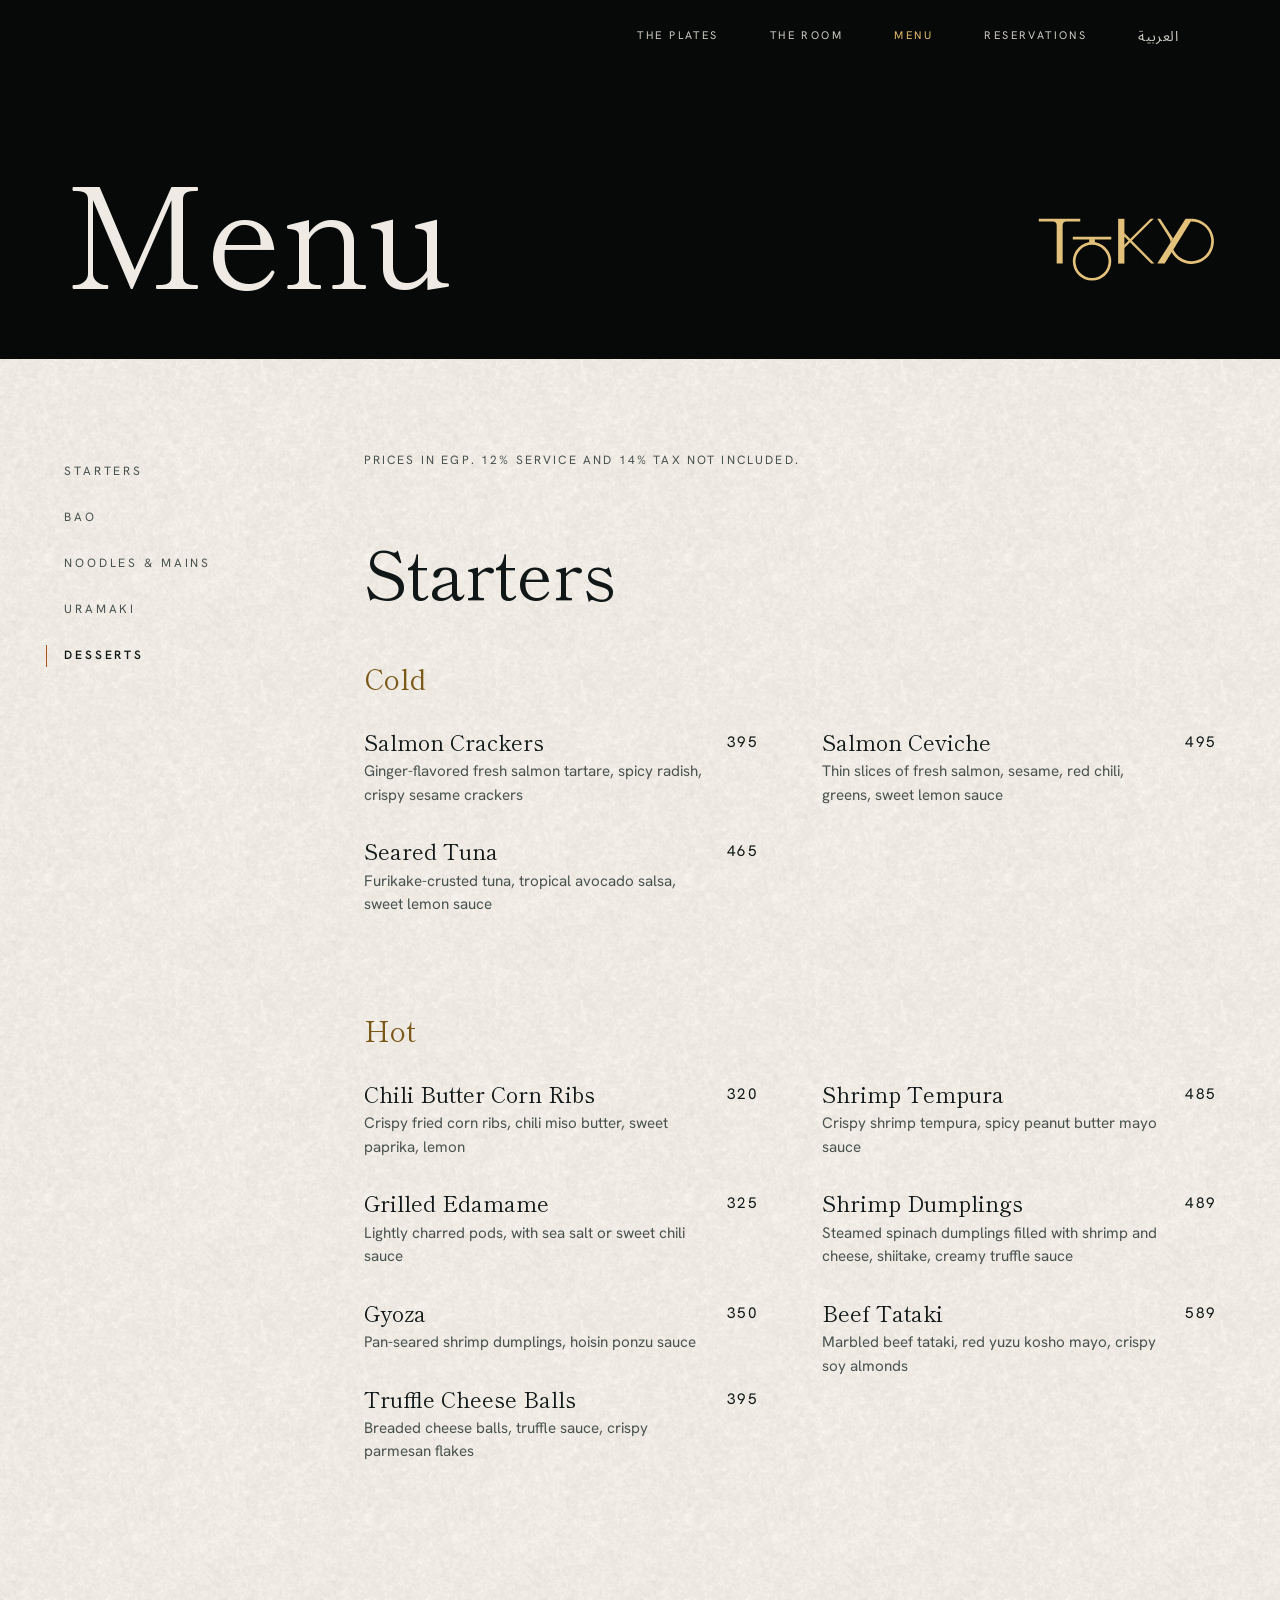
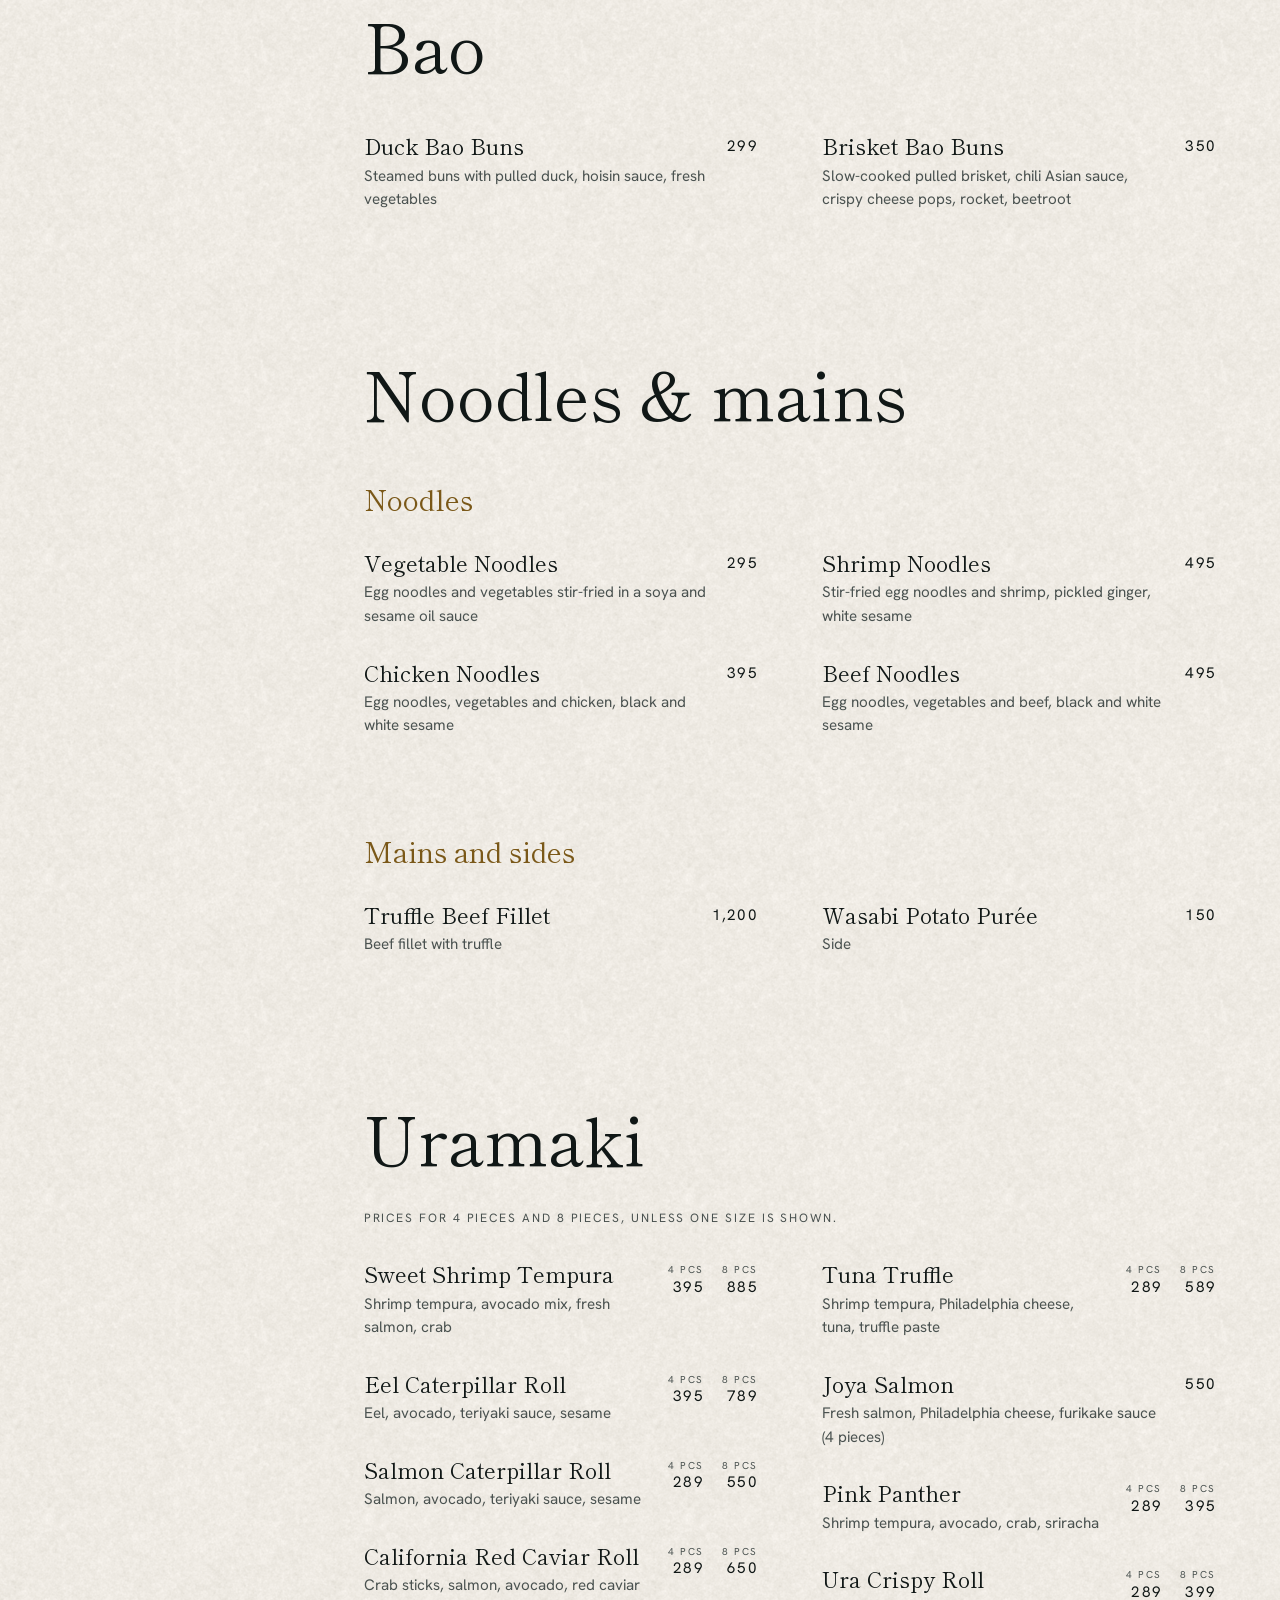
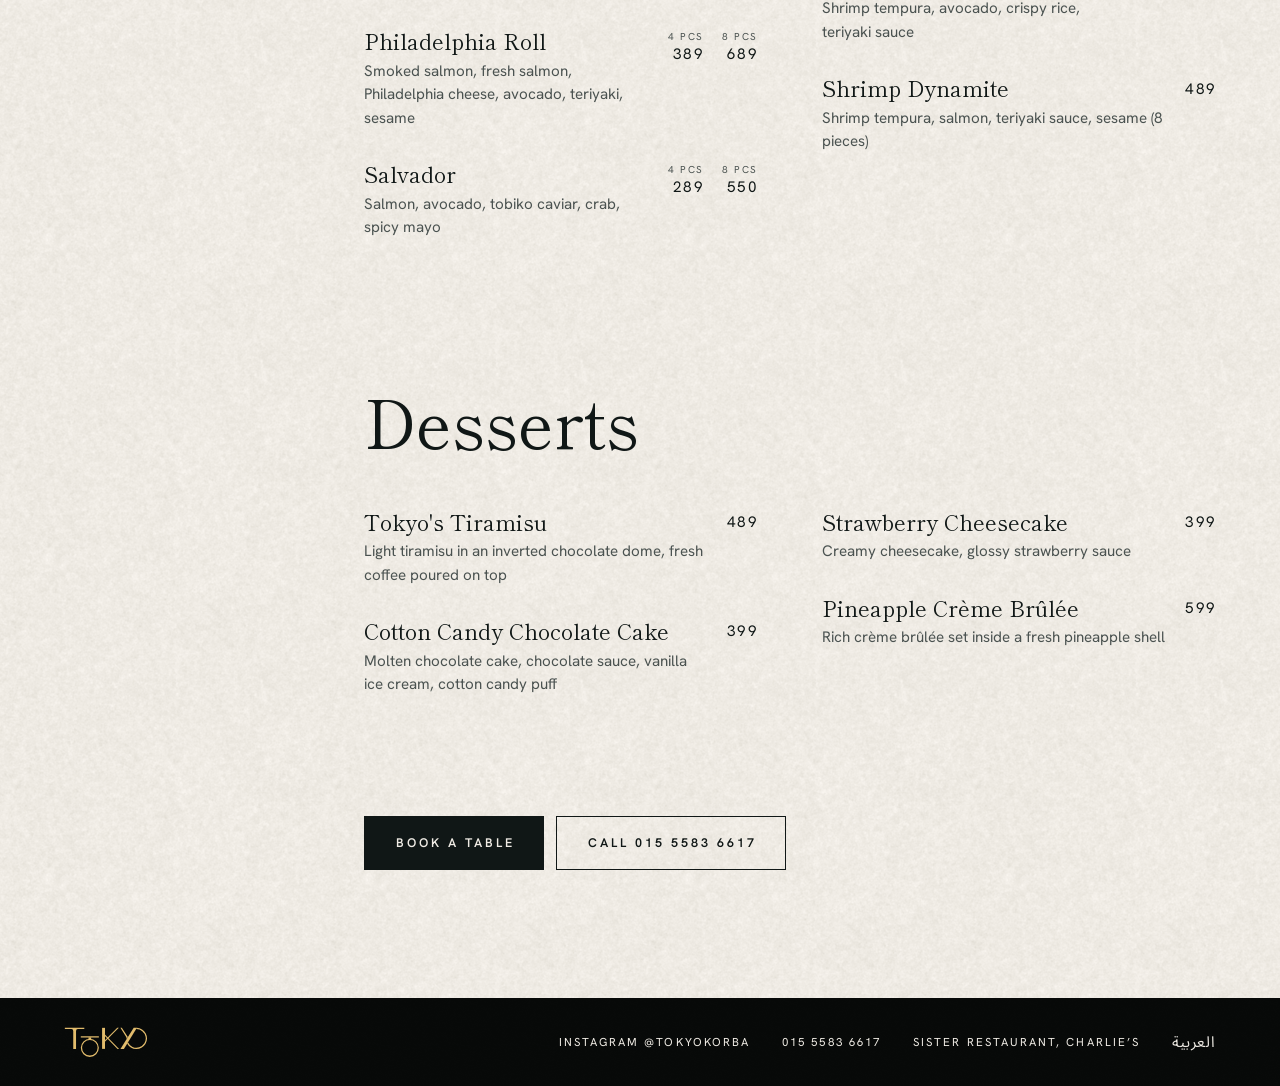
==== commit aa7afd92: "Clear top bar that returns as glass Co-Authored-By: Claude Fable 5.2 <noreply@anthropic.com> Claude-" ====
--- a/menu.html
+++ b/menu.html
@@ -18,9 +18,9 @@
 <link rel="preload" href="fonts/noto-sans-arabic-ar.woff2" as="font" type="font/woff2" crossorigin>
 <style>html.fl body{opacity:0}body{transition:opacity .25s ease}</style>
 <script>(function(){var d=document.documentElement;d.classList.add("js","fl");var done=false;function go(){if(done)return;done=true;d.classList.remove("fl")}document.addEventListener("DOMContentLoaded",function(){if(!document.fonts||!document.fonts.load)return go();Promise.all([document.fonts.load('300 1em "Hanken Grotesk"'),document.fonts.load('600 1em "Hanken Grotesk"'),document.fonts.load('400 1em "Shippori Mincho"')]).then(go,go)});setTimeout(go,1200)})()</script>
-<link rel="stylesheet" href="fonts.css?v=9">
-<link rel="stylesheet" href="site.css?v=9">
-<script src="app.js?v=9" defer></script>
+<link rel="stylesheet" href="fonts.css?v=10">
+<link rel="stylesheet" href="site.css?v=10">
+<script src="app.js?v=10" defer></script>
 </head>
 <body data-open="810" data-close="60">
 <a class="skip" href="#main">Skip to content</a>
--- a/site.css
+++ b/site.css
@@ -377,3 +377,9 @@
 .mindex__arrow:active { transform: scale(.94); }
 .mindex__arrow:focus-visible { outline: 2px solid #fff; outline-offset: 3px; }
 html:not(.js) .mindex__arrow { display: none; }
+
+/* ---------- top bar: clear at the top, dark glass on the way back up ---------- */
+html.js .hdr, html.js .hdr.is-solid, html.js .hdr--static { background: transparent; transition: transform .6s var(--ease), background-color .5s var(--ease); }
+html.js .hdr.is-glass { background: rgba(8, 8, 8, .62); -webkit-backdrop-filter: blur(16px) saturate(1.2); backdrop-filter: blur(16px) saturate(1.2); }
+html.js .hdr.is-away { transform: translateY(-102%); }
+@media (prefers-reduced-motion: reduce) { html.js .hdr { transition: none; } }
